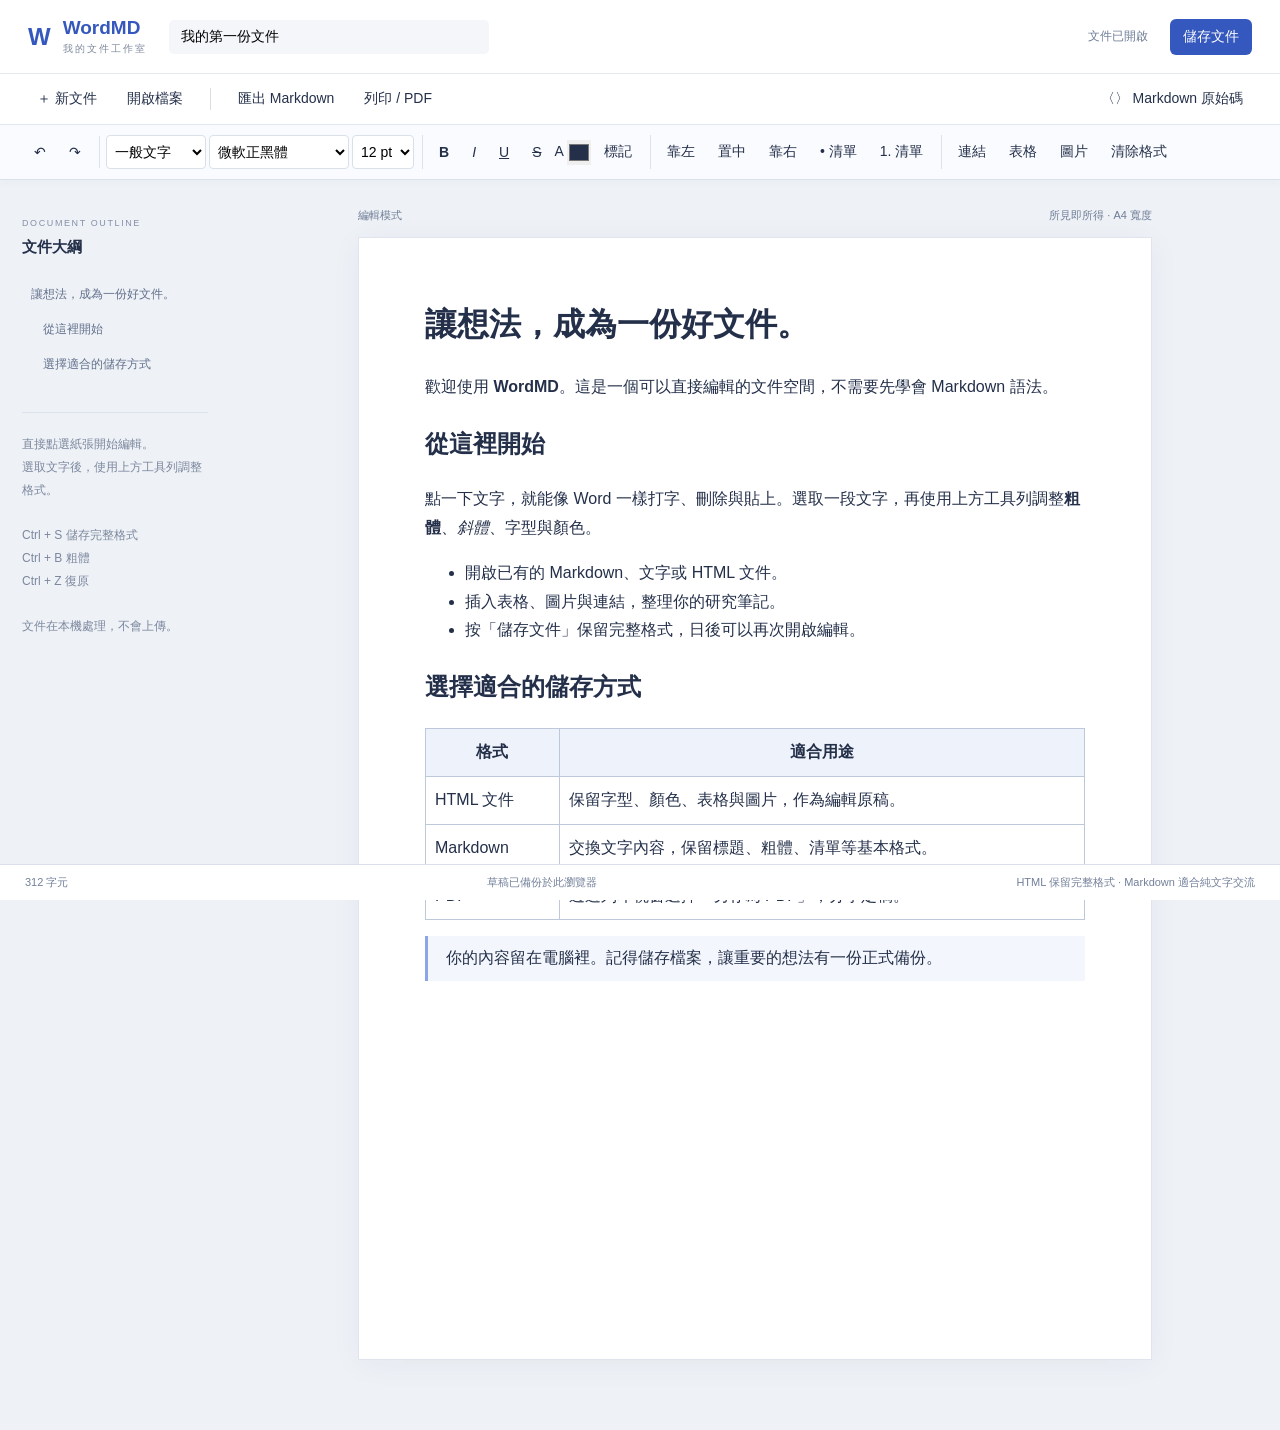
==== index.html @ 07ff0bca "Add files via upload" ====
<!doctype html>
<html lang="zh-Hant"><head><meta charset="utf-8"><meta name="viewport" content="width=device-width,initial-scale=1"><title>WordMD｜我的文件工作室</title>
<script src="vendor/marked.js"></script><script src="vendor/purify.js"></script><script src="vendor/turndown.js"></script><script src="vendor/gfm.js"></script>
<link rel="stylesheet" href="style.css"></head><body>
<header><div class="brand">W<span>WordMD <small>我的文件工作室</small></span></div><input id="name" aria-label="文件名稱" value="未命名文件"><span id="state" role="status">準備就緒</span><button id="save" class="primary">儲存文件</button></header>
<nav aria-label="檔案工具"><button id="new">＋ 新文件</button><button id="open">開啟檔案</button><span class="divider"></span><button id="md">匯出 Markdown</button><button id="print">列印 / PDF</button><span class="grow"></span><button id="sourceToggle">〈〉 Markdown 原始碼</button></nav>
<section id="ribbon" aria-label="文字格式工具列">
<div class="group"><button data-cmd="undo" title="復原 Ctrl+Z">↶</button><button data-cmd="redo" title="重做 Ctrl+Y">↷</button></div>
<div class="group"><select id="block" aria-label="段落樣式"><option value="p">一般文字</option><option value="h1">標題 1</option><option value="h2">標題 2</option><option value="h3">標題 3</option><option value="blockquote">引言</option><option value="pre">程式碼區塊</option></select><select id="font" aria-label="字型"><option value="Microsoft JhengHei">微軟正黑體</option><option value="PMingLiU">新細明體</option><option value="Arial">Arial</option><option value="Times New Roman">Times New Roman</option></select><select id="size" aria-label="字級"><option value="2">10 pt</option><option value="3" selected>12 pt</option><option value="4">14 pt</option><option value="5">18 pt</option><option value="6">24 pt</option><option value="7">36 pt</option></select></div>
<div class="group"><button data-cmd="bold" title="粗體 Ctrl+B"><b>B</b></button><button data-cmd="italic" title="斜體 Ctrl+I"><i>I</i></button><button data-cmd="underline" title="底線 Ctrl+U"><u>U</u></button><button data-cmd="strikeThrough" title="刪除線"><s>S</s></button><label title="文字顏色">A <input id="color" type="color" value="#24304a" aria-label="文字顏色"></label><button data-cmd="hiliteColor" data-value="#fff2a8" title="螢光標記">標記</button></div>
<div class="group"><button data-cmd="justifyLeft" title="靠左">靠左</button><button data-cmd="justifyCenter" title="置中">置中</button><button data-cmd="justifyRight" title="靠右">靠右</button><button data-cmd="insertUnorderedList" title="項目符號">• 清單</button><button data-cmd="insertOrderedList" title="編號清單">1. 清單</button></div>
<div class="group"><button id="link">連結</button><button id="table">表格</button><button id="image">圖片</button><button data-cmd="removeFormat">清除格式</button></div>
</section>
<main><aside><div class="eyebrow">DOCUMENT OUTLINE</div><h3>文件大綱</h3><div id="outline"></div><div class="tip">直接點選紙張開始編輯。<br>選取文字後，使用上方工具列調整格式。<br><br>Ctrl + S 儲存完整格式<br>Ctrl + B 粗體<br>Ctrl + Z 復原<br><br>文件在本機處理，不會上傳。</div></aside><div class="workspace"><div class="paper-label">編輯模式 <span>所見即所得 · A4 寬度</span></div><article id="editor" contenteditable="true" spellcheck="false" role="textbox" aria-label="文件編輯區" aria-multiline="true"></article></div><section id="sourcePanel" hidden><h3>Markdown 原始碼</h3><p>套用會以 Markdown 重建內容，字型、顏色、對齊等格式可能消失。</p><textarea id="source" aria-label="Markdown 原始碼"></textarea><button id="applySource" class="primary">套用至文件</button><button id="cancelSource">關閉</button></section></main>
<footer><span id="count"></span><span id="draft">本機草稿</span><span>HTML 保留完整格式 · Markdown 適合純文字交流</span></footer>
<input id="file" type="file" accept=".md,.markdown,.txt,.html,.htm" hidden><input id="picture" type="file" accept="image/png,image/jpeg,image/gif,image/webp" hidden>
<script src="app.js"></script></body></html>
---- style.css ----
:root{font-family:"Microsoft JhengHei","Segoe UI",sans-serif;color:#24304a;background:#eef1f6;font-size:14px}*{box-sizing:border-box}body{margin:0}button,input,select,textarea{font:inherit}button,select{cursor:pointer}button{border:1px solid transparent;border-radius:6px;background:transparent;color:inherit;padding:8px 12px}button:hover{background:#e8edf8}button:focus-visible,input:focus-visible,select:focus-visible{outline:2px solid #506bd8}button.primary{color:white;background:#3558be}button.primary:hover{background:#234496}header{display:flex;align-items:center;gap:22px;padding:17px 28px;background:#fff;border-bottom:1px solid #e4e8ef}.brand{display:flex;align-items:center;gap:12px;font-size:24px;font-weight:800;color:#3558be}.brand>span{font-size:19px;white-space:nowrap}.brand small{display:block;font-size:10px;font-weight:400;letter-spacing:2px;color:#7e889b;margin-top:3px}#name{border:0;background:#f4f6fa;border-radius:5px;padding:9px 12px;max-width:320px;min-width:90px;flex:1}#state{font-size:12px;color:#6e7d96;margin-left:auto}nav{padding:7px 24px;display:flex;align-items:center;background:#fff;border-bottom:1px solid #e4e8ef;gap:4px}.grow{flex:1}.divider{height:22px;border-left:1px solid #ddd;margin:0 10px}#ribbon{display:flex;flex-wrap:wrap;align-items:center;gap:6px;background:#fafbfe;border-bottom:1px solid #dbe1eb;padding:10px 24px;position:sticky;top:0;z-index:5;box-shadow:0 3px 7px #24304a05}.group{display:flex;align-items:center;gap:3px;border-right:1px solid #dce1ec;padding-right:8px}.group:last-child{border:0}select{padding:7px 4px;border:1px solid #dae0e9;border-radius:4px;background:#fff;max-width:140px}input[type=color]{width:24px;height:25px;border:0;padding:0;vertical-align:middle}.group button{padding:7px 9px}main{display:flex;max-width:1560px;margin:auto;align-items:flex-start}aside{width:230px;flex-shrink:0;padding:38px 22px;position:sticky;top:130px}.eyebrow{font-size:9px;letter-spacing:1.6px;color:#8490a7}aside h3{font-size:15px;margin:10px 0 20px}#outline button{display:block;text-align:left;width:100%;font-size:12px;overflow-wrap:anywhere;color:#61708b}.tip{border-top:1px solid #dbe1eb;font-size:12px;line-height:1.9;color:#7c889e;margin-top:30px;padding-top:20px}.workspace{flex:1;min-width:0;padding:28px 36px 70px}.paper-label{max-width:794px;margin:0 auto 14px;color:#6e7d96;font-size:11px;display:flex;justify-content:space-between}#editor{background:white;width:100%;max-width:794px;min-height:1123px;margin:auto;padding:64px 66px;outline:none;box-shadow:0 4px 30px #26334d0c;border:1px solid #dfe4ed;font-family:"Microsoft JhengHei",sans-serif;font-size:16px;line-height:1.8;overflow-wrap:anywhere;color:#24304a}#editor h1{font-size:32px;line-height:1.4;margin-top:0}#editor h2{font-size:24px}#editor h3{font-size:19px}#editor p{margin:0 0 14px}#editor a{color:#3558be}#editor img{max-width:100%;height:auto}#editor table{border-collapse:collapse;width:100%;margin:16px 0}#editor td,#editor th{border:1px solid #bdc8da;padding:9px;min-width:40px}#editor th{background:#eef2fa}#editor blockquote{border-left:3px solid #8da5e8;padding:8px 18px;background:#f3f6fc;margin:16px 0}#editor pre{white-space:pre-wrap;background:#f0f2f6;padding:16px;border-radius:6px}#editor hr{border:0;border-top:1px solid #dbe1eb}footer{position:fixed;bottom:0;left:0;right:0;background:#fff;border-top:1px solid #dbe1eb;padding:10px 25px;display:flex;justify-content:space-between;gap:15px;font-size:11px;color:#73809a;z-index:6}#sourcePanel{position:fixed;right:0;top:0;bottom:0;width:min(520px,95vw);background:white;z-index:10;padding:24px;box-shadow:-8px 0 40px #23304a33}#sourcePanel p{font-size:12px;line-height:1.6;color:#7a5d27}#source{display:block;width:100%;height:65vh;resize:vertical;padding:15px;border:1px solid #d5dce7;margin-bottom:16px;font-family:Consolas,monospace;line-height:1.6}@media(max-width:1000px){aside{display:none}.workspace{padding:20px}header{padding:12px;gap:10px}.brand small{display:none}}@media(max-width:600px){#editor{padding:28px 22px}#state{display:none}nav{flex-wrap:wrap;padding:6px}#ribbon{padding:8px;position:static}.workspace{padding:12px 8px 55px}footer span:last-child{display:none}.brand>span{font-size:14px}}@media print{@page{size:A4;margin:20mm}header,nav,#ribbon,aside,footer,.paper-label,#sourcePanel{display:none!important}body,main,.workspace{display:block;margin:0;padding:0;background:#fff}#editor{border:0;box-shadow:none;margin:0;padding:0;min-height:0;max-width:none;width:auto}#editor table,#editor img{break-inside:avoid}#editor h1,#editor h2,#editor h3{break-after:avoid}}
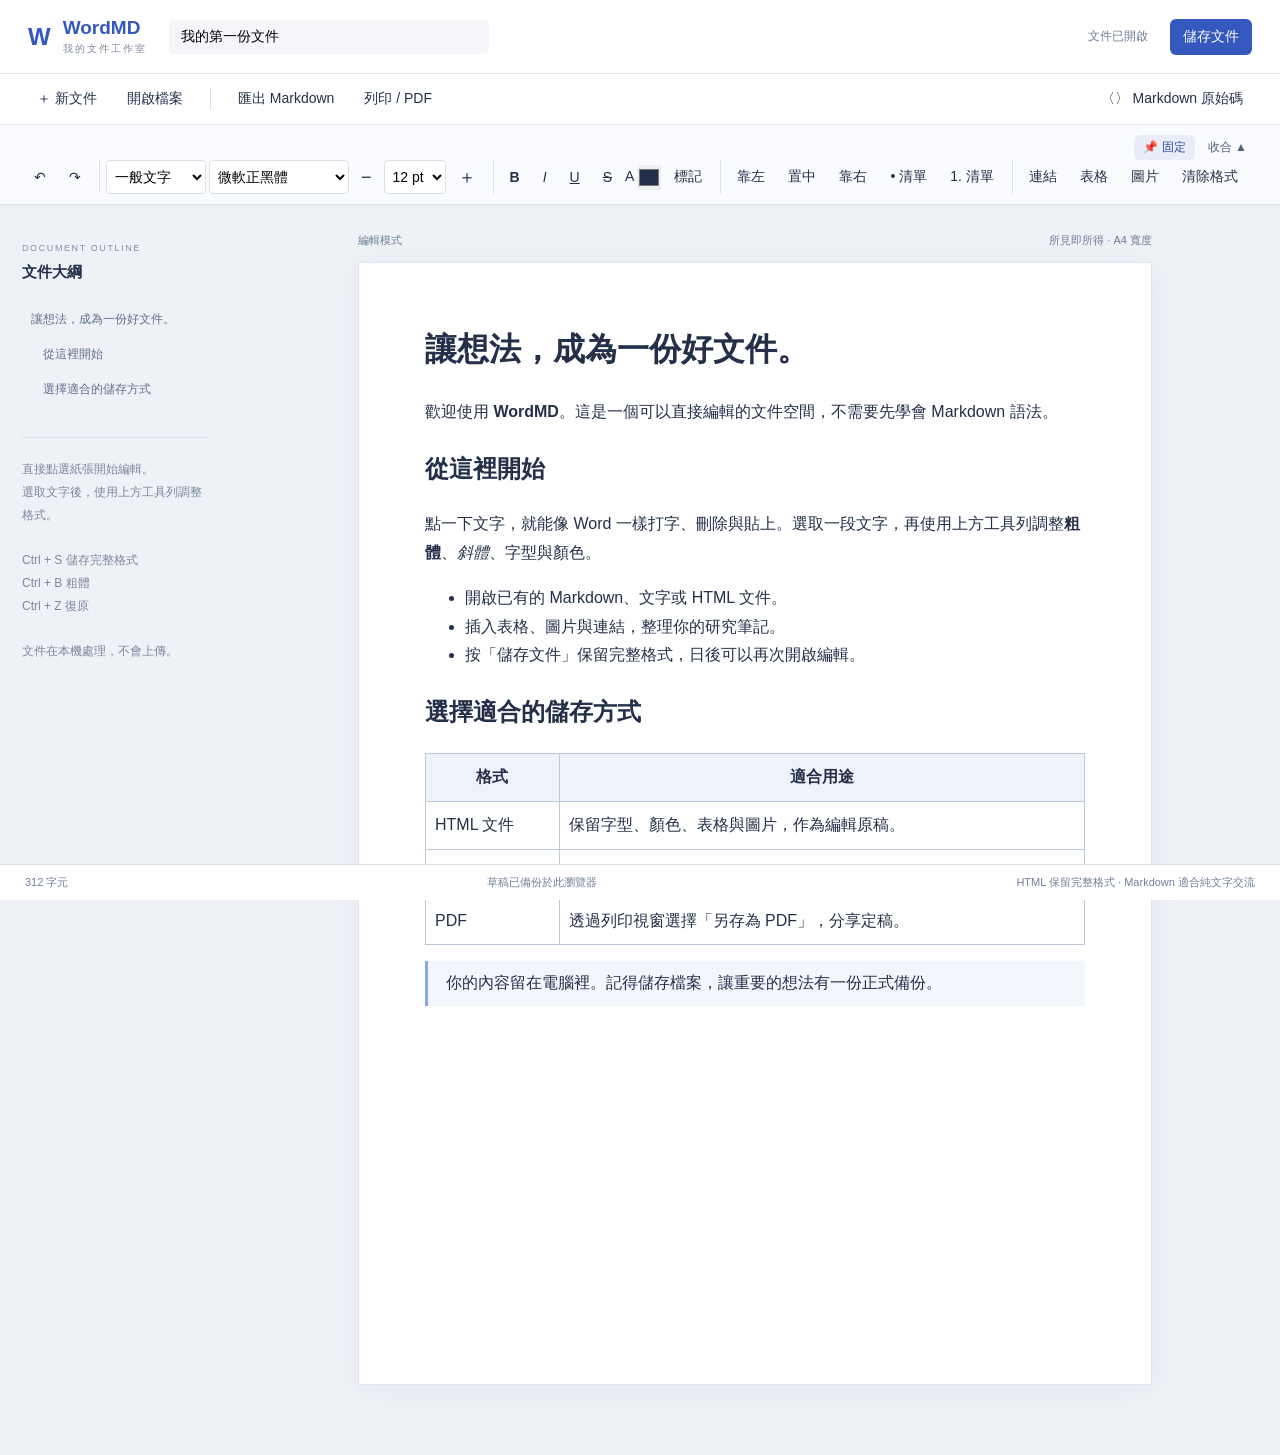
==== commit 5ae86816: "Add toolbar pin/collapse controls and font size step buttons" ====
--- a/index.html
+++ b/index.html
@@ -5,12 +5,14 @@
 <header><div class="brand">W<span>WordMD <small>我的文件工作室</small></span></div><input id="name" aria-label="文件名稱" value="未命名文件"><span id="state" role="status">準備就緒</span><button id="save" class="primary">儲存文件</button></header>
 <nav aria-label="檔案工具"><button id="new">＋ 新文件</button><button id="open">開啟檔案</button><span class="divider"></span><button id="md">匯出 Markdown</button><button id="print">列印 / PDF</button><span class="grow"></span><button id="sourceToggle">〈〉 Markdown 原始碼</button></nav>
 <section id="ribbon" aria-label="文字格式工具列">
+<div class="ribbon-controls"><button id="pinRibbon" type="button" aria-pressed="true" title="切換工具列固定">📌 固定</button><button id="toggleRibbon" type="button" aria-expanded="true" aria-controls="ribbonTools">收合 ▲</button></div>
+<div id="ribbonTools">
 <div class="group"><button data-cmd="undo" title="復原 Ctrl+Z">↶</button><button data-cmd="redo" title="重做 Ctrl+Y">↷</button></div>
-<div class="group"><select id="block" aria-label="段落樣式"><option value="p">一般文字</option><option value="h1">標題 1</option><option value="h2">標題 2</option><option value="h3">標題 3</option><option value="blockquote">引言</option><option value="pre">程式碼區塊</option></select><select id="font" aria-label="字型"><option value="Microsoft JhengHei">微軟正黑體</option><option value="PMingLiU">新細明體</option><option value="Arial">Arial</option><option value="Times New Roman">Times New Roman</option></select><select id="size" aria-label="字級"><option value="2">10 pt</option><option value="3" selected>12 pt</option><option value="4">14 pt</option><option value="5">18 pt</option><option value="6">24 pt</option><option value="7">36 pt</option></select></div>
+<div class="group"><select id="block" aria-label="段落樣式"><option value="p">一般文字</option><option value="h1">標題 1</option><option value="h2">標題 2</option><option value="h3">標題 3</option><option value="blockquote">引言</option><option value="pre">程式碼區塊</option></select><select id="font" aria-label="字型"><option value="Microsoft JhengHei">微軟正黑體</option><option value="PMingLiU">新細明體</option><option value="Arial">Arial</option><option value="Times New Roman">Times New Roman</option></select><button id="sizeDown" type="button" aria-label="縮小字級" title="縮小字級">−</button><select id="size" aria-label="字級"><option value="2">10 pt</option><option value="3" selected>12 pt</option><option value="4">14 pt</option><option value="5">18 pt</option><option value="6">24 pt</option><option value="7">36 pt</option></select><button id="sizeUp" type="button" aria-label="放大字級" title="放大字級">＋</button></div>
 <div class="group"><button data-cmd="bold" title="粗體 Ctrl+B"><b>B</b></button><button data-cmd="italic" title="斜體 Ctrl+I"><i>I</i></button><button data-cmd="underline" title="底線 Ctrl+U"><u>U</u></button><button data-cmd="strikeThrough" title="刪除線"><s>S</s></button><label title="文字顏色">A <input id="color" type="color" value="#24304a" aria-label="文字顏色"></label><button data-cmd="hiliteColor" data-value="#fff2a8" title="螢光標記">標記</button></div>
 <div class="group"><button data-cmd="justifyLeft" title="靠左">靠左</button><button data-cmd="justifyCenter" title="置中">置中</button><button data-cmd="justifyRight" title="靠右">靠右</button><button data-cmd="insertUnorderedList" title="項目符號">• 清單</button><button data-cmd="insertOrderedList" title="編號清單">1. 清單</button></div>
 <div class="group"><button id="link">連結</button><button id="table">表格</button><button id="image">圖片</button><button data-cmd="removeFormat">清除格式</button></div>
-</section>
+</div></section>
 <main><aside><div class="eyebrow">DOCUMENT OUTLINE</div><h3>文件大綱</h3><div id="outline"></div><div class="tip">直接點選紙張開始編輯。<br>選取文字後，使用上方工具列調整格式。<br><br>Ctrl + S 儲存完整格式<br>Ctrl + B 粗體<br>Ctrl + Z 復原<br><br>文件在本機處理，不會上傳。</div></aside><div class="workspace"><div class="paper-label">編輯模式 <span>所見即所得 · A4 寬度</span></div><article id="editor" contenteditable="true" spellcheck="false" role="textbox" aria-label="文件編輯區" aria-multiline="true"></article></div><section id="sourcePanel" hidden><h3>Markdown 原始碼</h3><p>套用會以 Markdown 重建內容，字型、顏色、對齊等格式可能消失。</p><textarea id="source" aria-label="Markdown 原始碼"></textarea><button id="applySource" class="primary">套用至文件</button><button id="cancelSource">關閉</button></section></main>
 <footer><span id="count"></span><span id="draft">本機草稿</span><span>HTML 保留完整格式 · Markdown 適合純文字交流</span></footer>
 <input id="file" type="file" accept=".md,.markdown,.txt,.html,.htm" hidden><input id="picture" type="file" accept="image/png,image/jpeg,image/gif,image/webp" hidden>
--- a/style.css
+++ b/style.css
@@ -1 +1,3 @@
 :root{font-family:"Microsoft JhengHei","Segoe UI",sans-serif;color:#24304a;background:#eef1f6;font-size:14px}*{box-sizing:border-box}body{margin:0}button,input,select,textarea{font:inherit}button,select{cursor:pointer}button{border:1px solid transparent;border-radius:6px;background:transparent;color:inherit;padding:8px 12px}button:hover{background:#e8edf8}button:focus-visible,input:focus-visible,select:focus-visible{outline:2px solid #506bd8}button.primary{color:white;background:#3558be}button.primary:hover{background:#234496}header{display:flex;align-items:center;gap:22px;padding:17px 28px;background:#fff;border-bottom:1px solid #e4e8ef}.brand{display:flex;align-items:center;gap:12px;font-size:24px;font-weight:800;color:#3558be}.brand>span{font-size:19px;white-space:nowrap}.brand small{display:block;font-size:10px;font-weight:400;letter-spacing:2px;color:#7e889b;margin-top:3px}#name{border:0;background:#f4f6fa;border-radius:5px;padding:9px 12px;max-width:320px;min-width:90px;flex:1}#state{font-size:12px;color:#6e7d96;margin-left:auto}nav{padding:7px 24px;display:flex;align-items:center;background:#fff;border-bottom:1px solid #e4e8ef;gap:4px}.grow{flex:1}.divider{height:22px;border-left:1px solid #ddd;margin:0 10px}#ribbon{display:flex;flex-wrap:wrap;align-items:center;gap:6px;background:#fafbfe;border-bottom:1px solid #dbe1eb;padding:10px 24px;position:sticky;top:0;z-index:5;box-shadow:0 3px 7px #24304a05}.group{display:flex;align-items:center;gap:3px;border-right:1px solid #dce1ec;padding-right:8px}.group:last-child{border:0}select{padding:7px 4px;border:1px solid #dae0e9;border-radius:4px;background:#fff;max-width:140px}input[type=color]{width:24px;height:25px;border:0;padding:0;vertical-align:middle}.group button{padding:7px 9px}main{display:flex;max-width:1560px;margin:auto;align-items:flex-start}aside{width:230px;flex-shrink:0;padding:38px 22px;position:sticky;top:130px}.eyebrow{font-size:9px;letter-spacing:1.6px;color:#8490a7}aside h3{font-size:15px;margin:10px 0 20px}#outline button{display:block;text-align:left;width:100%;font-size:12px;overflow-wrap:anywhere;color:#61708b}.tip{border-top:1px solid #dbe1eb;font-size:12px;line-height:1.9;color:#7c889e;margin-top:30px;padding-top:20px}.workspace{flex:1;min-width:0;padding:28px 36px 70px}.paper-label{max-width:794px;margin:0 auto 14px;color:#6e7d96;font-size:11px;display:flex;justify-content:space-between}#editor{background:white;width:100%;max-width:794px;min-height:1123px;margin:auto;padding:64px 66px;outline:none;box-shadow:0 4px 30px #26334d0c;border:1px solid #dfe4ed;font-family:"Microsoft JhengHei",sans-serif;font-size:16px;line-height:1.8;overflow-wrap:anywhere;color:#24304a}#editor h1{font-size:32px;line-height:1.4;margin-top:0}#editor h2{font-size:24px}#editor h3{font-size:19px}#editor p{margin:0 0 14px}#editor a{color:#3558be}#editor img{max-width:100%;height:auto}#editor table{border-collapse:collapse;width:100%;margin:16px 0}#editor td,#editor th{border:1px solid #bdc8da;padding:9px;min-width:40px}#editor th{background:#eef2fa}#editor blockquote{border-left:3px solid #8da5e8;padding:8px 18px;background:#f3f6fc;margin:16px 0}#editor pre{white-space:pre-wrap;background:#f0f2f6;padding:16px;border-radius:6px}#editor hr{border:0;border-top:1px solid #dbe1eb}footer{position:fixed;bottom:0;left:0;right:0;background:#fff;border-top:1px solid #dbe1eb;padding:10px 25px;display:flex;justify-content:space-between;gap:15px;font-size:11px;color:#73809a;z-index:6}#sourcePanel{position:fixed;right:0;top:0;bottom:0;width:min(520px,95vw);background:white;z-index:10;padding:24px;box-shadow:-8px 0 40px #23304a33}#sourcePanel p{font-size:12px;line-height:1.6;color:#7a5d27}#source{display:block;width:100%;height:65vh;resize:vertical;padding:15px;border:1px solid #d5dce7;margin-bottom:16px;font-family:Consolas,monospace;line-height:1.6}@media(max-width:1000px){aside{display:none}.workspace{padding:20px}header{padding:12px;gap:10px}.brand small{display:none}}@media(max-width:600px){#editor{padding:28px 22px}#state{display:none}nav{flex-wrap:wrap;padding:6px}#ribbon{padding:8px;position:static}.workspace{padding:12px 8px 55px}footer span:last-child{display:none}.brand>span{font-size:14px}}@media print{@page{size:A4;margin:20mm}header,nav,#ribbon,aside,footer,.paper-label,#sourcePanel{display:none!important}body,main,.workspace{display:block;margin:0;padding:0;background:#fff}#editor{border:0;box-shadow:none;margin:0;padding:0;min-height:0;max-width:none;width:auto}#editor table,#editor img{break-inside:avoid}#editor h1,#editor h2,#editor h3{break-after:avoid}}
+
+#ribbon{display:block}#ribbon.unpinned{position:static}.ribbon-controls{display:flex;justify-content:flex-end;gap:4px}.ribbon-controls button{padding:3px 8px;font-size:12px;color:#53627d}#pinRibbon[aria-pressed="true"]{background:#e8edf8;color:#294ca5}#ribbonTools{display:flex;flex-wrap:wrap;align-items:center;gap:6px}#ribbonTools[hidden]{display:none}#sizeDown,#sizeUp{font-size:18px;line-height:1;padding:6px 8px}@media(max-width:600px){#ribbon{position:sticky}}
